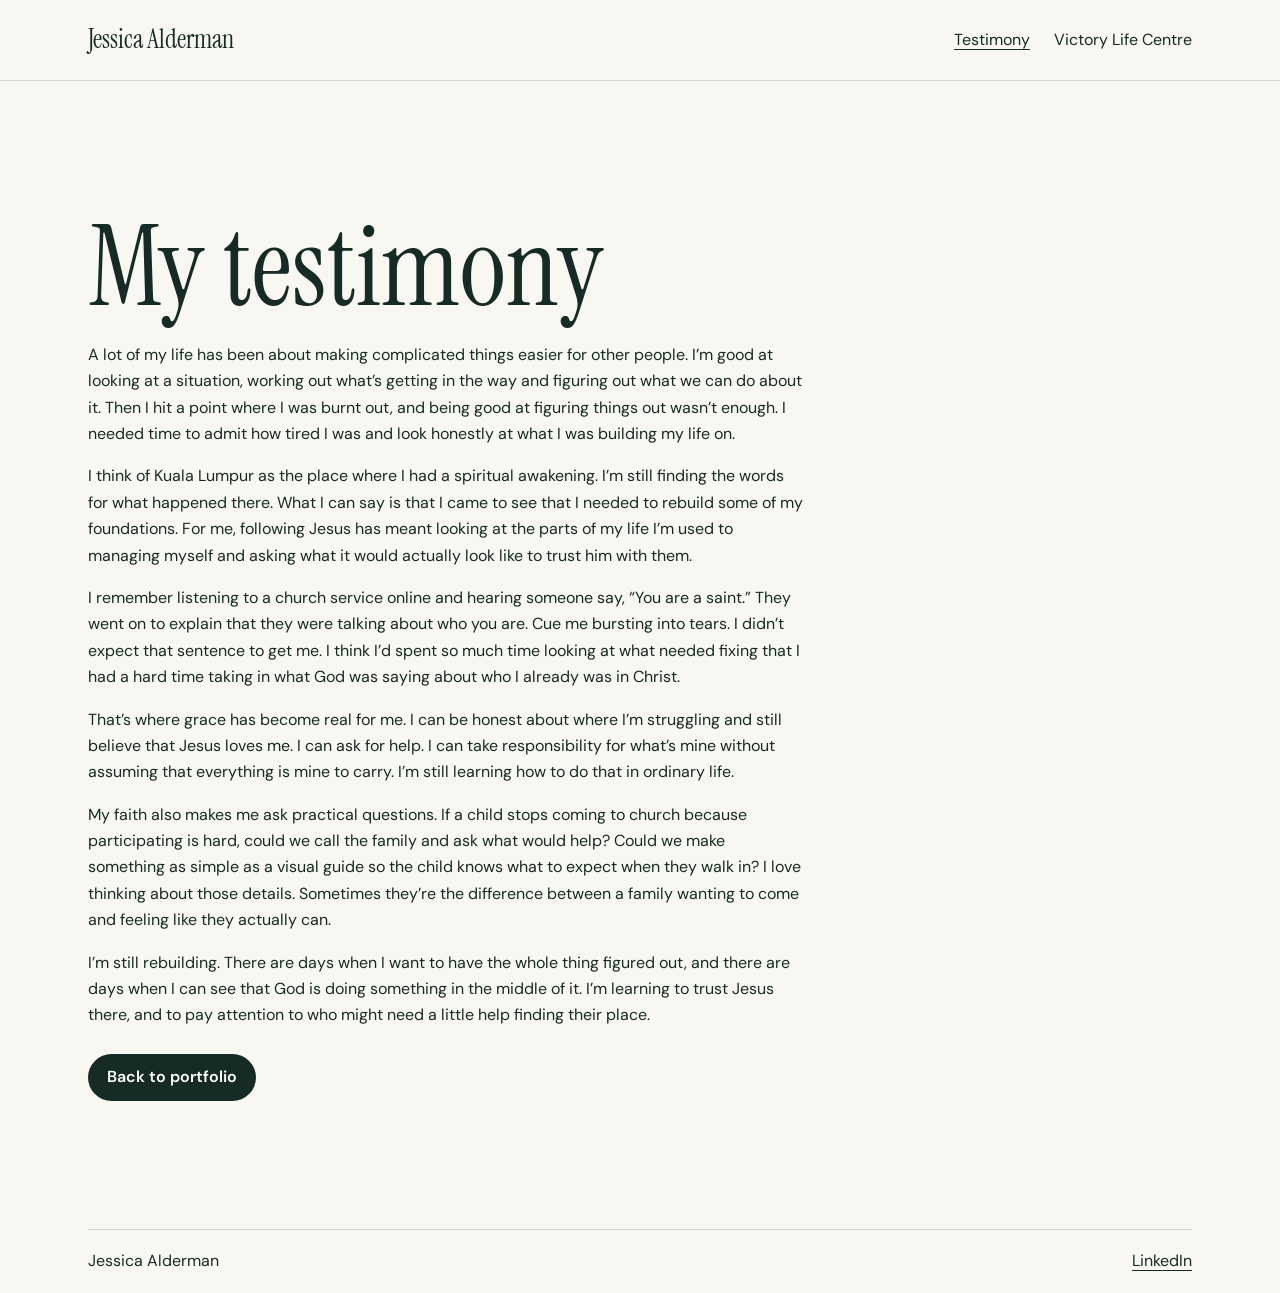
==== testimony.html @ fca770e4 "Publish portfolio and testimony" ====
<!doctype html>
<html lang="en"><head><meta charset="utf-8"><meta name="viewport" content="width=device-width, initial-scale=1"><title>Testimony | Jessica Alderman</title><link rel="stylesheet" href="style.css"></head>
<body><a class="skip" href="#main">Skip to content</a>
<header class="site-header"><nav class="wrap nav" aria-label="Main navigation"><a class="brand" href="index.html">Jessica Alderman</a><div class="nav-links"><a href="testimony.html" aria-current="page">Testimony</a><a href="victory-life.html">Victory Life Centre</a></div></nav></header>
<main class="wrap subpage" id="main">
<article class="testimony">
<h1>My testimony</h1>
<p>A lot of my life has been about making complicated things easier for other people. I’m good at looking at a situation, working out what’s getting in the way and figuring out what we can do about it. Then I hit a point where I was burnt out, and being good at figuring things out wasn’t enough. I needed time to admit how tired I was and look honestly at what I was building my life on.</p>
<p>I think of Kuala Lumpur as the place where I had a spiritual awakening. I’m still finding the words for what happened there. What I can say is that I came to see that I needed to rebuild some of my foundations. For me, following Jesus has meant looking at the parts of my life I’m used to managing myself and asking what it would actually look like to trust him with them.</p>
<p>I remember listening to a church service online and hearing someone say, “You are a saint.” They went on to explain that they were talking about who you are. Cue me bursting into tears. I didn’t expect that sentence to get me. I think I’d spent so much time looking at what needed fixing that I had a hard time taking in what God was saying about who I already was in Christ.</p>
<p>That’s where grace has become real for me. I can be honest about where I’m struggling and still believe that Jesus loves me. I can ask for help. I can take responsibility for what’s mine without assuming that everything is mine to carry. I’m still learning how to do that in ordinary life.</p>
<p>My faith also makes me ask practical questions. If a child stops coming to church because participating is hard, could we call the family and ask what would help? Could we make something as simple as a visual guide so the child knows what to expect when they walk in? I love thinking about those details. Sometimes they’re the difference between a family wanting to come and feeling like they actually can.</p>
<p>I’m still rebuilding. There are days when I want to have the whole thing figured out, and there are days when I can see that God is doing something in the middle of it. I’m learning to trust Jesus there, and to pay attention to who might need a little help finding their place.</p>
</article>
<a class="button" href="index.html">Back to portfolio</a>
</main>
<footer class="wrap footer"><span>Jessica Alderman</span><a href="https://www.linkedin.com/in/jessica-alderman-72170421a/">LinkedIn</a></footer></body></html>
---- style.css ----
@import url('https://fonts.googleapis.com/css2?family=DM+Sans:wght@400;500;600;700&family=Instrument+Serif:ital@0;1&display=swap');

:root {
  color-scheme: light;
  --paper: #f9f7f2;
  --ink: #172b26;
  --muted: #4b6158;
  --line: #cdd6ce;
  --serif: "Instrument Serif", Georgia, serif;
  --sans: "DM Sans", system-ui, sans-serif;
}
*, *::before, *::after { box-sizing: border-box; }
body { margin: 0; background: var(--paper); color: var(--ink); font: 1rem/1.65 var(--sans); }
a { color: inherit; text-underline-offset: .25em; }
a:focus-visible { outline: 3px solid #94622a; outline-offset: 5px; }
h1, h2, h3, p { margin: 0; }
h1, h2, h3 { font-family: var(--serif); font-weight: 400; line-height: 1.04; }
h2 { font-size: clamp(2.55rem, 5vw, 4.15rem); }
h3 { font-size: clamp(2rem, 3.6vw, 3.05rem); }
.wrap { width: min(100% - 3rem, 69rem); margin-inline: auto; }
.skip { position: absolute; top: .5rem; left: .5rem; z-index: 1; padding: .5rem; background: var(--paper); transform: translateY(-200%); }
.skip:focus { transform: none; }
.site-header { border-bottom: 1px solid var(--line); }
.nav, .nav-links, .footer { display: flex; align-items: center; gap: .6rem 1.5rem; flex-wrap: wrap; }
.nav, .footer { justify-content: space-between; padding-block: 1.15rem; }
.nav a { text-decoration: none; }
.nav a:hover, .nav a[aria-current="page"]:not(.brand) { text-decoration: underline; }
.brand { font-family: var(--serif); font-size: 1.65rem; }
.hero { background: #e1ebe2; overflow: hidden; }
.hero-grid { display: grid; grid-template-columns: 1.15fr .85fr; align-items: center; gap: clamp(1.5rem, 5vw, 5rem); padding-block: clamp(3.25rem, 8vw, 7rem); }
.eyebrow { margin-bottom: .85rem; font-size: .875rem; font-weight: 700; letter-spacing: .08em; text-transform: uppercase; color: var(--muted); }
.hero h1 { font-size: clamp(4.2rem, 11vw, 9rem); line-height: .83; letter-spacing: -.045em; }
.hero h1 span { color: #54765e; }
.intro { margin-top: 1.5rem; max-width: 32ch; font-size: clamp(1.15rem, 2.4vw, 1.55rem); line-height: 1.45; }
.button { display: inline-block; margin-top: 1.55rem; padding: .65rem 1.2rem; background: var(--ink); color: white; border-radius: 2rem; font-weight: 600; text-decoration: none; }
.button:hover { background: #365848; }
.hero-art { position: relative; isolation: isolate; overflow: hidden; aspect-ratio: 4 / 5; max-height: 29rem; border-radius: 50% 50% .35rem .35rem; background: radial-gradient(ellipse at 66% 28%, #c6d8a6, transparent 48%), linear-gradient(150deg, #8eab81, #264b3c 78%); }
.oval { position: absolute; width: 84%; height: 73%; bottom: -13%; left: 8%; border: 1px solid #e3edd2aa; border-radius: 50%; transform: rotate(-33deg); }
.oval-two { transform: rotate(-53deg) translate(9%, -7%); }
.oval-three { transform: rotate(-73deg) translate(14%, -12%); }
.experience { padding-block: clamp(3rem, 7vw, 6rem); }
.experience h2 { margin-bottom: 1.6rem; }
.role { display: grid; grid-template-columns: minmax(0, .85fr) minmax(0, 1.15fr); gap: 1rem 3rem; padding-block: 1.8rem; border-top: 1px solid var(--line); }
.role p + p { margin-top: .5rem; }
.role-title { font-size: 1.1rem; font-weight: 700; }
.positions, .credentials ul { padding: 0; margin: 0; list-style: none; }
.positions li { margin-top: .85rem; }
.positions span, .credentials span { display: block; color: var(--muted); font-size: .9rem; }
.credentials { background: #e1ebe2; padding-block: 3rem; }
.credentials ul { display: grid; grid-template-columns: repeat(3, 1fr); gap: 1.4rem; margin-top: 1.35rem; }
.subpage { min-height: 65vh; padding-block: clamp(3rem, 10vw, 8rem); }
.subpage h1 { font-size: clamp(3.5rem, 9vw, 7rem); max-width: 14ch; }
.subpage p { margin-top: 1rem; }
footer { border-top: 1px solid var(--line); }
@media (max-width: 42rem) {
  .hero-grid { grid-template-columns: 1fr; }
  .hero-art { width: 100%; aspect-ratio: 2.6 / 1; border-radius: 8rem 8rem .35rem .35rem; }
  .role, .credentials ul { grid-template-columns: 1fr; }
}

 .testimony { max-width: 65ch; }
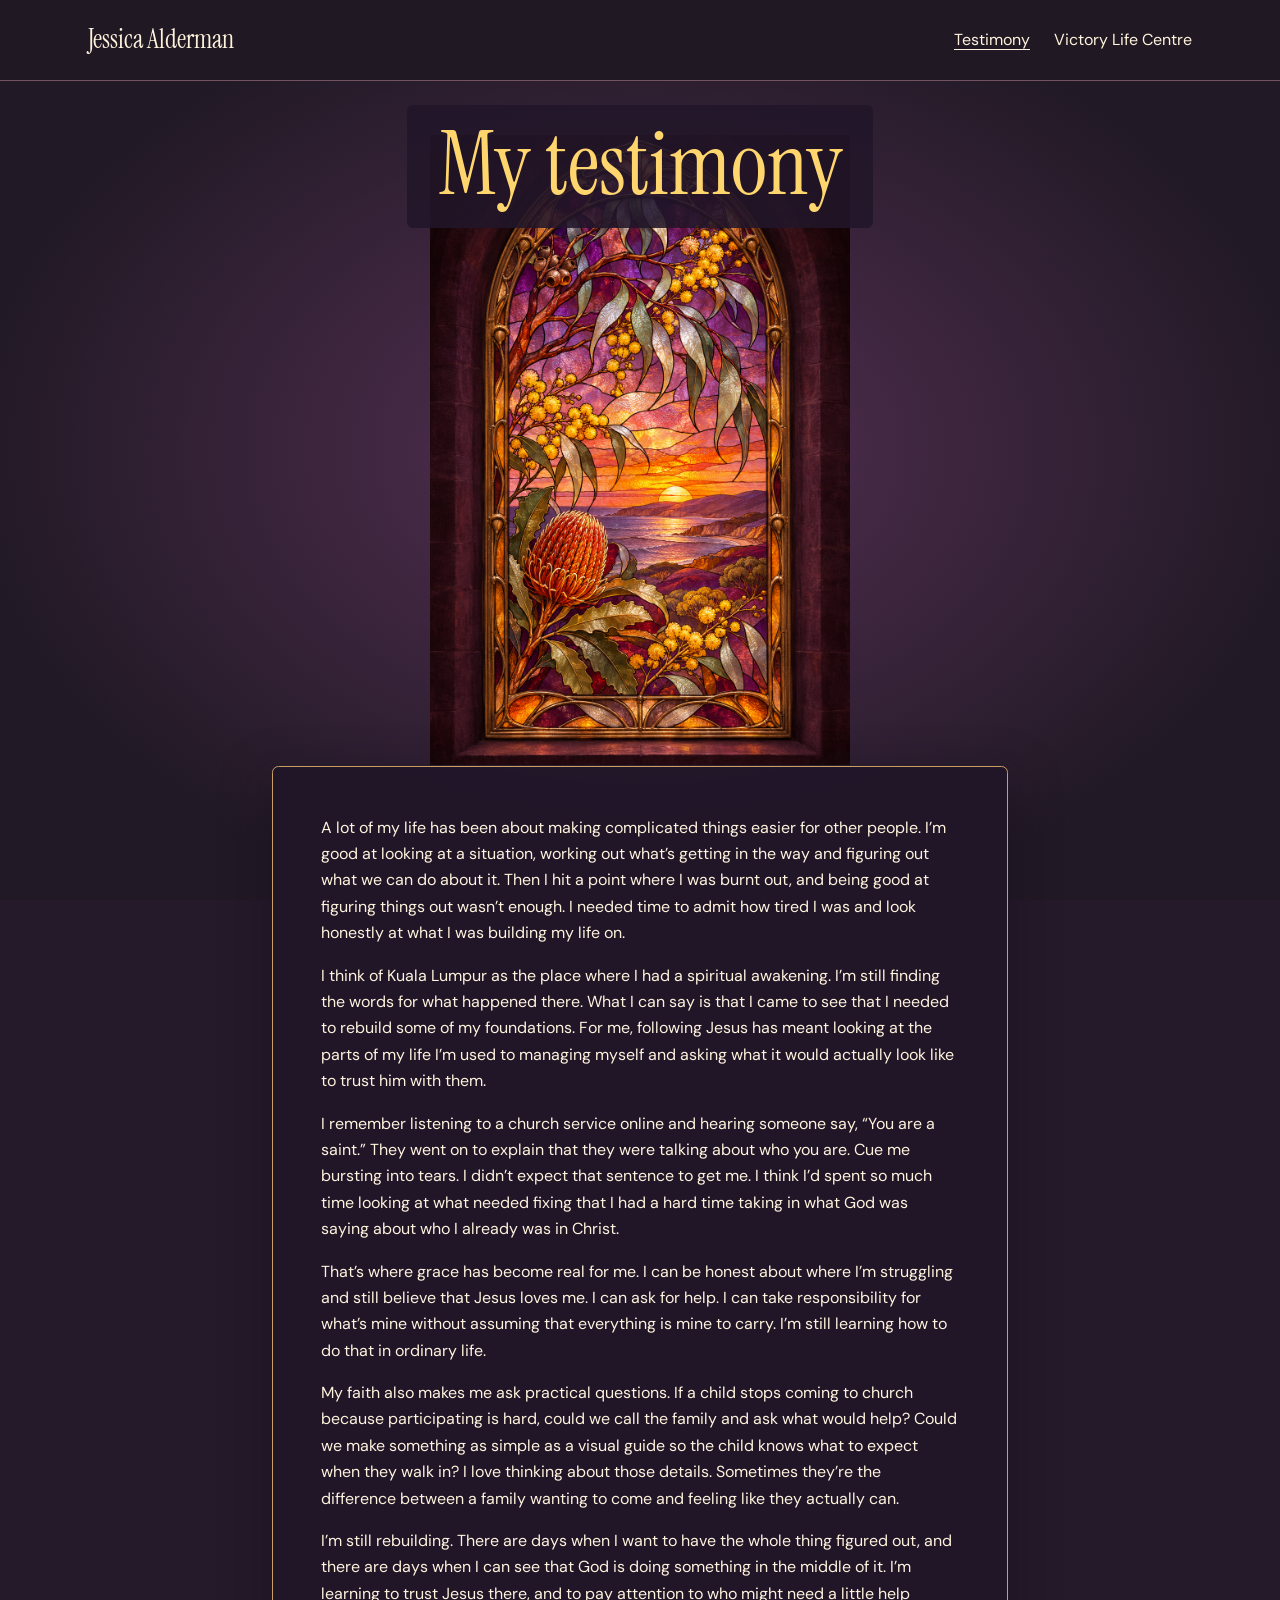
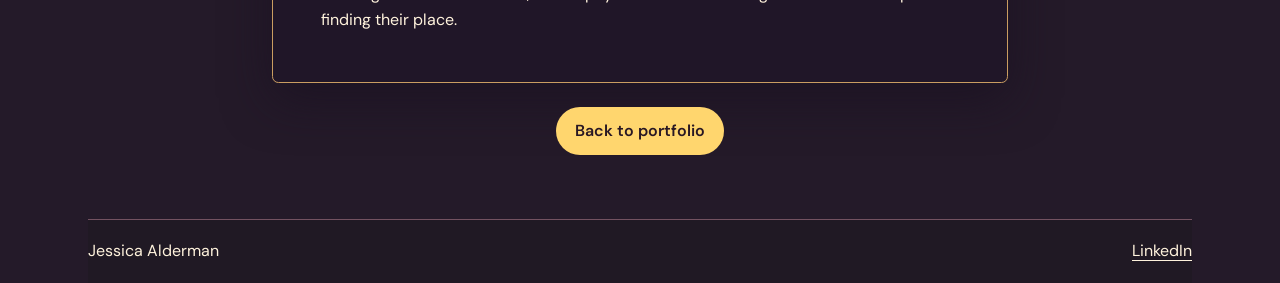
==== commit 36fffbba: "Publish stained glass theme and Victory Life gallery" ====
--- a/testimony.html
+++ b/testimony.html
@@ -1,10 +1,11 @@
 <!doctype html>
 <html lang="en"><head><meta charset="utf-8"><meta name="viewport" content="width=device-width, initial-scale=1"><title>Testimony | Jessica Alderman</title><link rel="stylesheet" href="style.css"></head>
-<body><a class="skip" href="#main">Skip to content</a>
+<body class="home-page testimony-page"><a class="skip" href="#main">Skip to content</a>
 <header class="site-header"><nav class="wrap nav" aria-label="Main navigation"><a class="brand" href="index.html">Jessica Alderman</a><div class="nav-links"><a href="testimony.html" aria-current="page">Testimony</a><a href="victory-life.html">Victory Life Centre</a></div></nav></header>
 <main class="wrap subpage" id="main">
+<h1>My testimony</h1>
 <article class="testimony">
-<h1>My testimony</h1>
+
 <p>A lot of my life has been about making complicated things easier for other people. I’m good at looking at a situation, working out what’s getting in the way and figuring out what we can do about it. Then I hit a point where I was burnt out, and being good at figuring things out wasn’t enough. I needed time to admit how tired I was and look honestly at what I was building my life on.</p>
 <p>I think of Kuala Lumpur as the place where I had a spiritual awakening. I’m still finding the words for what happened there. What I can say is that I came to see that I needed to rebuild some of my foundations. For me, following Jesus has meant looking at the parts of my life I’m used to managing myself and asking what it would actually look like to trust him with them.</p>
 <p>I remember listening to a church service online and hearing someone say, “You are a saint.” They went on to explain that they were talking about who you are. Cue me bursting into tears. I didn’t expect that sentence to get me. I think I’d spent so much time looking at what needed fixing that I had a hard time taking in what God was saying about who I already was in Christ.</p>
--- a/style.css
+++ b/style.css
@@ -34,10 +34,6 @@
 .intro { margin-top: 1.5rem; max-width: 32ch; font-size: clamp(1.15rem, 2.4vw, 1.55rem); line-height: 1.45; }
 .button { display: inline-block; margin-top: 1.55rem; padding: .65rem 1.2rem; background: var(--ink); color: white; border-radius: 2rem; font-weight: 600; text-decoration: none; }
 .button:hover { background: #365848; }
-.hero-art { position: relative; isolation: isolate; overflow: hidden; aspect-ratio: 4 / 5; max-height: 29rem; border-radius: 50% 50% .35rem .35rem; background: radial-gradient(ellipse at 66% 28%, #c6d8a6, transparent 48%), linear-gradient(150deg, #8eab81, #264b3c 78%); }
-.oval { position: absolute; width: 84%; height: 73%; bottom: -13%; left: 8%; border: 1px solid #e3edd2aa; border-radius: 50%; transform: rotate(-33deg); }
-.oval-two { transform: rotate(-53deg) translate(9%, -7%); }
-.oval-three { transform: rotate(-73deg) translate(14%, -12%); }
 .experience { padding-block: clamp(3rem, 7vw, 6rem); }
 .experience h2 { margin-bottom: 1.6rem; }
 .role { display: grid; grid-template-columns: minmax(0, .85fr) minmax(0, 1.15fr); gap: 1rem 3rem; padding-block: 1.8rem; border-top: 1px solid var(--line); }
@@ -54,8 +50,121 @@
 footer { border-top: 1px solid var(--line); }
 @media (max-width: 42rem) {
   .hero-grid { grid-template-columns: 1fr; }
-  .hero-art { width: 100%; aspect-ratio: 2.6 / 1; border-radius: 8rem 8rem .35rem .35rem; }
   .role, .credentials ul { grid-template-columns: 1fr; }
 }
-
- .testimony { max-width: 65ch; }
+
+ .testimony { max-width: 65ch; }
+
+.meme-gallery { margin-block: 2.5rem 1.5rem; padding-top: 2rem; border-top: 1px solid var(--line); }
+.meme-gallery h2 { font-size: clamp(2rem, 4vw, 3rem); }
+
+.art-grid { display: grid; grid-template-columns: repeat(auto-fit, minmax(min(100%, 16rem), 1fr)); gap: 1.5rem; margin-top: 1.5rem; }
+.art-grid figure { margin: 0; min-width: 0; }
+.art-grid a { display: grid; align-items: center; aspect-ratio: 4 / 5; background: #e1ebe2; border-radius: .35rem; }
+.art-grid img { display: block; width: 100%; height: 100%; object-fit: contain; }
+.art-grid figcaption { margin-top: .65rem; font-weight: 600; }
+
+.victory-page {
+  --ink: #fff3dd;
+  --line: #784f44;
+  --wattle: #ffd66e;
+  background: linear-gradient(170deg, #30243c 0%, #211925 42rem, #301c21 100%);
+  color: var(--ink);
+}
+.victory-page .site-header { background: #201924; }
+.victory-page a:focus-visible { outline-color: var(--wattle); }
+.victory-main { padding-block: clamp(2.3rem, 6vw, 5rem); }
+.victory-main h1 { font-size: clamp(3.1rem, 9vw, 7.5rem); }
+.concept-feature { margin-top: 1.25rem; }
+.concept-feature .art-label { color: var(--wattle); font: 700 .9rem/1.4 var(--sans); letter-spacing: .08em; text-transform: uppercase; }
+.concept-feature .art-grid { display: block; margin-top: .75rem; }
+.victory-page .art-grid a { background: #351f27; border: 1px solid #865548; overflow: hidden; }
+.victory-page .art-grid a:hover { border-color: var(--wattle); }
+.concept-feature .art-grid a { aspect-ratio: 3 / 2; border: 2px solid var(--wattle); }
+.victory-page .art-grid figcaption { color: var(--wattle); }
+.victory-page .meme-gallery { margin-top: clamp(2.5rem, 6vw, 5rem); border-top: 3px double #c57952; }
+.victory-page .button { background: var(--wattle); color: #291824; }
+.victory-page .button:hover { background: #ffe5a1; }
+
+.home-page {
+  color-scheme: dark;
+  --ink: #fff3dd;
+  --muted: #ddc4ce;
+  --line: #735261;
+  --wattle: #ffd66e;
+  background: #241a29;
+  color: var(--ink);
+}
+.home-page .site-header { background: #201924; }
+.home-page .hero {
+  background: radial-gradient(ellipse at 75% 40%, #553054 0%, transparent 55%), linear-gradient(145deg, #30243c, #211925 75%);
+  border-bottom: 3px double #90614f;
+}
+.home-page .hero-grid { grid-template-columns: minmax(0, 1.12fr) minmax(0, .88fr); padding-block: clamp(2.5rem, 6vw, 5rem); }
+.home-page .hero h1 { font-size: clamp(4rem, 10.5vw, 8.5rem); }
+.home-page .hero h1 span, .home-page .hero .eyebrow { color: var(--wattle); }
+.home-page .hero-art {
+  display: block;
+  width: min(100%, 23rem);
+  height: auto;
+  justify-self: center;
+  border: 1px solid #ba854e;
+  border-radius: 50% 50% .4rem .4rem / 32% 32% .4rem .4rem;
+  box-shadow: 0 1.2rem 3.5rem #130b1ab3, 0 0 2rem #a9634250;
+}
+.home-page .credentials { background: #342437; border-block: 1px solid var(--line); }
+.home-page .button { background: var(--wattle); color: #291824; }
+.home-page .button:hover { background: #ffe5a1; }
+.home-page .skip { color: #241a29; }
+.home-page a:focus-visible { outline-color: var(--wattle); }
+@media (max-width: 42rem) {
+  .home-page .hero-grid { grid-template-columns: 1fr; }
+  .home-page .hero-art { width: min(100%, 19rem); }
+}
+
+.testimony-page .site-header, .testimony-page footer {
+  position: relative;
+  z-index: 1;
+  background: #201924;
+}
+.testimony-page main {
+  position: relative;
+  isolation: isolate;
+  width: 100%;
+  padding: 1.5rem clamp(1rem, 5vw, 3rem) 4rem;
+}
+.testimony-page main::before {
+  position: fixed;
+  z-index: -1;
+  inset: 0;
+  content: "";
+  pointer-events: none;
+  background:
+    url("images/australiana-stained-glass.png") center / auto min(70svh, 135vw) no-repeat,
+    radial-gradient(ellipse at center, #553054, #211925 75%);
+}
+.testimony-page h1 {
+  position: sticky;
+  z-index: 1;
+  top: .75rem;
+  width: fit-content;
+  max-width: 100%;
+  margin-inline: auto;
+  padding: .15em .35em .2em;
+  border-radius: .4rem;
+  background: rgb(33 22 41 / 88%);
+  font-size: clamp(2.75rem, 8vw, 5.5rem);
+  color: var(--wattle);
+  text-align: center;
+}
+.testimony-page .testimony {
+  max-width: 46rem;
+  margin: max(0px, calc(74svh - clamp(4rem, 12vw, 8rem))) auto 0;
+  padding: clamp(1.2rem, 4vw, 3rem);
+  border: 1px solid #ca9d61;
+  border-radius: .4rem;
+  background: rgb(33 22 41 / 92%);
+  box-shadow: 0 1rem 3rem #180f21a6;
+}
+.testimony-page .testimony p:first-child { margin-top: 0; }
+.testimony-page .subpage > .button { display: table; margin-inline: auto; }
